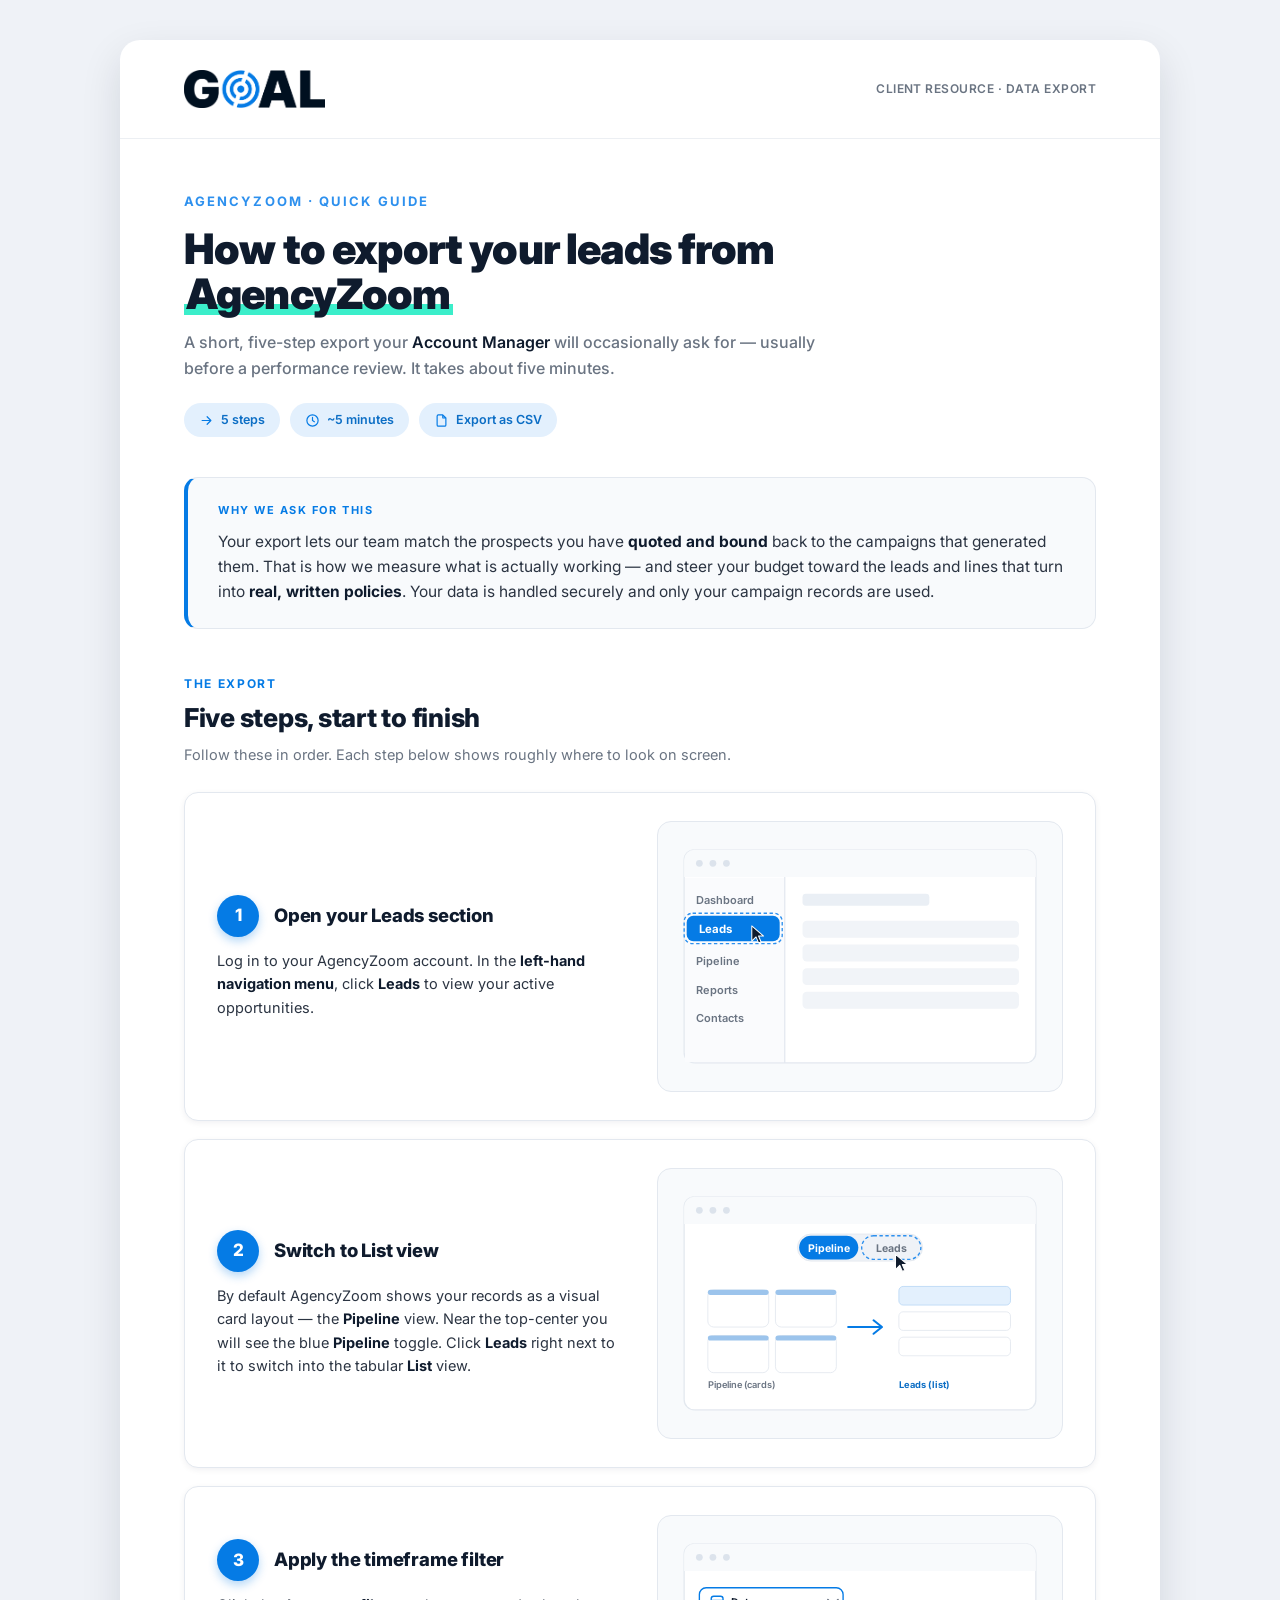
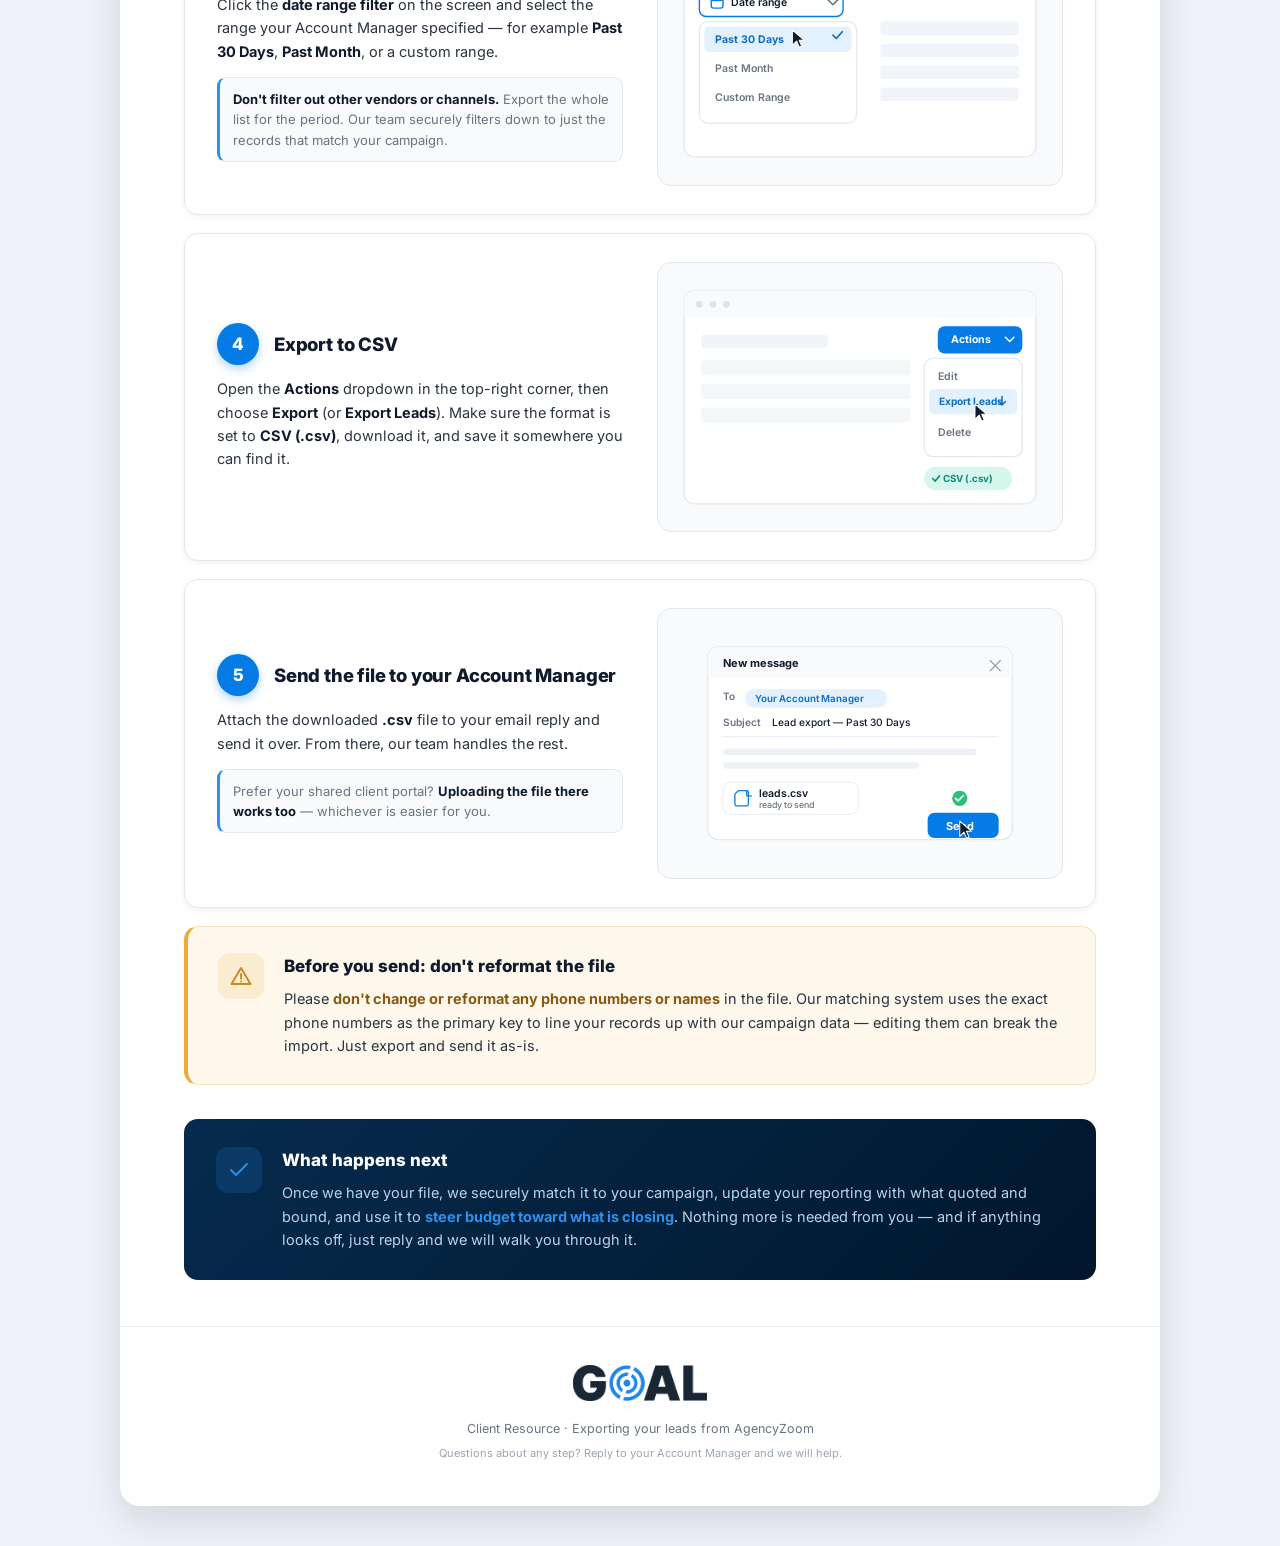
==== AgencyZoom Lead Export - Client Guide.html @ 851a8386 "Html guides for clients" ====
<!DOCTYPE html>
<html lang="en">
<head>
<meta charset="UTF-8">
<meta name="viewport" content="width=device-width, initial-scale=1.0">
<title>How to export your leads from AgencyZoom — GOAL Client Guide</title>
<link rel="preconnect" href="https://fonts.googleapis.com">
<link rel="preconnect" href="https://fonts.gstatic.com" crossorigin>
<link href="https://fonts.googleapis.com/css2?family=Inter:wght@400;500;600;700;800;900&display=swap" rel="stylesheet">
<style>
:root{
  --blue:#057BE5; --blue-hover:#0C6EC5; --sky:#2D90EE;
  --navy:#00172D; --navy-deep:#001020; --mint:#3BEECA;
  --ink:#0F1B2D; --body:#2B3442; --muted:#6A7482;
  --white:#fff; --off:#F8FAFC; --gray-bg:#EFF2F7; --divider:#ECEFF3; --line:#E3E8EF;
  --success:#2BBF7A; --warning:#F0A93B; --error:#E5484D;
  --r-sm:10px; --r-md:14px; --r-lg:20px;
  --e1:0 2px 6px rgba(0,23,45,.06); --e2:0 6px 20px rgba(0,23,45,.08); --e3:0 16px 40px rgba(0,23,45,.12);
}
*{margin:0;padding:0;box-sizing:border-box;}
html{-webkit-font-smoothing:antialiased;text-rendering:optimizeLegibility;}
body{font-family:'Inter',system-ui,sans-serif;background:var(--gray-bg);color:var(--body);line-height:1.55;}
.page{max-width:1040px;margin:40px auto;background:var(--white);border-radius:var(--r-lg);box-shadow:var(--e3);overflow:hidden;}

/* ---------- Header ---------- */
.masthead{display:flex;justify-content:space-between;align-items:center;padding:30px 64px;border-bottom:1px solid var(--divider);}
.masthead img{height:38px;}
.masthead .meta{font-size:12px;letter-spacing:.04em;color:var(--muted);text-transform:uppercase;font-weight:600;}

.hero{padding:52px 64px 40px;}
.eyebrow{font-size:13px;font-weight:700;letter-spacing:.16em;text-transform:uppercase;color:var(--sky);}
.hero h1{font-size:42px;font-weight:900;line-height:1.06;letter-spacing:-.02em;color:var(--ink);margin:16px 0 14px;max-width:760px;}
.hero h1 .hl{background:linear-gradient(var(--mint),var(--mint));background-repeat:no-repeat;background-position:0 92%;background-size:100% 11px;padding:0 2px;}
.hero .sub{font-size:16px;color:var(--muted);font-weight:500;max-width:680px;line-height:1.6;}
.hero .sub b{color:var(--ink);font-weight:600;}
.chips{display:flex;gap:10px;margin-top:22px;flex-wrap:wrap;}
.chip{font-size:12.5px;font-weight:600;color:var(--blue-hover);background:#E3F0FD;border-radius:20px;padding:7px 15px;display:flex;align-items:center;gap:7px;}
.chip svg{width:15px;height:15px;stroke:var(--blue);fill:none;stroke-width:1.9;}

/* ---------- Why box ---------- */
.exec{margin:0 64px 46px;background:var(--off);border:1px solid var(--line);border-left:4px solid var(--blue);border-radius:var(--r-md);padding:24px 30px;}
.exec .lbl{font-size:11px;font-weight:700;letter-spacing:.14em;text-transform:uppercase;color:var(--blue);margin-bottom:10px;}
.exec p{font-size:15.5px;line-height:1.62;color:var(--body);}
.exec p b{color:var(--ink);font-weight:700;}

/* ---------- Section scaffold ---------- */
.section{padding:0 64px;margin-bottom:30px;}
.sec-head{margin-bottom:26px;}
.sec-num{font-size:12px;font-weight:700;letter-spacing:.14em;color:var(--blue);}
.sec-head h2{font-size:26px;font-weight:800;letter-spacing:-.01em;color:var(--ink);margin-top:4px;}
.sec-head p{font-size:14.5px;color:var(--muted);margin-top:6px;max-width:680px;}

/* ---------- Guide steps ---------- */
.guide-step{display:grid;grid-template-columns:minmax(0,1fr) minmax(0,1fr);gap:34px;align-items:center;border:1px solid var(--line);border-radius:var(--r-md);padding:28px 32px;background:var(--white);box-shadow:var(--e1);margin-bottom:18px;}
.gs-head{display:flex;align-items:center;gap:15px;margin-bottom:12px;}
.gs-num{flex-shrink:0;width:42px;height:42px;border-radius:50%;background:var(--blue);color:#fff;font-weight:800;font-size:17px;display:flex;align-items:center;justify-content:center;box-shadow:0 4px 10px rgba(5,123,229,.3);}
.gs-head h3{font-size:18.5px;font-weight:800;color:var(--ink);letter-spacing:-.01em;}
.gs-copy p{font-size:14.5px;color:var(--body);line-height:1.62;}
.gs-copy p b{color:var(--ink);font-weight:700;}
.gs-copy .mini{margin-top:14px;font-size:13px;color:var(--muted);line-height:1.55;background:var(--off);border:1px solid var(--line);border-left:3px solid var(--sky);border-radius:9px;padding:11px 13px;}
.gs-copy .mini b{color:var(--ink);font-weight:700;}
.gs-visual{background:var(--off);border:1px solid var(--line);border-radius:var(--r-md);padding:16px;display:flex;align-items:center;justify-content:center;}
.gs-visual svg{width:100%;height:auto;display:block;}
svg.ui text{font-family:'Inter',system-ui,sans-serif;}

/* ---------- Important warning ---------- */
.important{margin-top:8px;display:flex;gap:20px;align-items:flex-start;background:#FEF7EC;border:1px solid #F6E2BD;border-left:4px solid var(--warning);border-radius:var(--r-md);padding:26px 30px;}
.important .icn{flex-shrink:0;width:46px;height:46px;border-radius:12px;background:#FBEBD0;display:flex;align-items:center;justify-content:center;}
.important .icn svg{width:24px;height:24px;}
.important h3{color:var(--ink);font-size:17px;font-weight:800;margin-bottom:8px;}
.important p{font-size:14.5px;line-height:1.62;color:var(--body);}
.important p b{color:#8a5a13;font-weight:700;}

/* ---------- Closing band ---------- */
.callout{margin:34px 0 0;display:flex;gap:20px;align-items:flex-start;background:linear-gradient(135deg,#062b4e,var(--navy));color:#dceaf6;border-radius:var(--r-md);padding:28px 32px;}
.callout .icn{flex-shrink:0;width:46px;height:46px;border-radius:12px;background:rgba(45,144,238,.16);display:flex;align-items:center;justify-content:center;}
.callout .icn svg{width:24px;height:24px;stroke:var(--sky);fill:none;stroke-width:1.8;}
.callout h3{color:var(--white);font-size:17px;font-weight:800;margin-bottom:8px;}
.callout p{font-size:14.5px;line-height:1.62;color:#bcd3e8;}
.callout p b{color:var(--sky);font-weight:700;}

/* ---------- Footer ---------- */
.footer{padding:38px 64px 44px;text-align:center;border-top:1px solid var(--divider);margin-top:46px;}
.footer img{height:36px;opacity:.9;margin-bottom:12px;}
.footer .t{font-size:12.5px;color:var(--muted);}
.footer .t2{font-size:11px;color:#9aa6b4;margin-top:6px;}

@media print{
  body{background:#fff;}
  .page{box-shadow:none;margin:0;max-width:none;border-radius:0;}
  .guide-step,.important,.callout,.exec{break-inside:avoid;}
}
@media(max-width:820px){
  .section,.masthead,.hero,.exec,.footer{padding-left:24px;padding-right:24px;}
  .exec{margin-left:24px;margin-right:24px;}
  .guide-step{grid-template-columns:1fr;gap:22px;}
  .hero h1{font-size:32px;}
}
</style>
</head>
<body>
<div class="page">

  <div class="masthead">
    <img src="[data-uri]" alt="GOAL">
    <div class="meta">Client Resource &middot; Data Export</div>
  </div>

  <header class="hero">
    <div class="eyebrow">AgencyZoom &middot; Quick Guide</div>
    <h1>How to export your leads from <span class="hl">AgencyZoom</span></h1>
    <div class="sub">A short, five-step export your <b>Account Manager</b> will occasionally ask for — usually before a performance review. It takes about five minutes.</div>
    <div class="chips">
      <div class="chip"><svg viewBox="0 0 24 24"><path d="M5 12h14M13 6l6 6-6 6" stroke-linecap="round" stroke-linejoin="round"/></svg>5 steps</div>
      <div class="chip"><svg viewBox="0 0 24 24"><circle cx="12" cy="12" r="9"/><path d="M12 7v5l3 2" stroke-linecap="round"/></svg>~5 minutes</div>
      <div class="chip"><svg viewBox="0 0 24 24"><path d="M14 3v4a1 1 0 0 0 1 1h4M14 3H7a2 2 0 0 0-2 2v14a2 2 0 0 0 2 2h10a2 2 0 0 0 2-2V8z" stroke-linecap="round" stroke-linejoin="round"/></svg>Export as CSV</div>
    </div>
  </header>

  <div class="exec">
    <div class="lbl">Why we ask for this</div>
    <p>Your export lets our team match the prospects you have <b>quoted and bound</b> back to the campaigns that generated them. That is how we measure what is actually working — and steer your budget toward the leads and lines that turn into <b>real, written policies</b>. Your data is handled securely and only your campaign records are used.</p>
  </div>

  <section class="section">
    <div class="sec-head">
      <div class="sec-num">THE EXPORT</div>
      <h2>Five steps, start to finish</h2>
      <p>Follow these in order. Each step below shows roughly where to look on screen.</p>
    </div>

    <div class="guide-step">
      <div class="gs-copy">
        <div class="gs-head"><div class="gs-num">1</div><h3>Open your Leads section</h3></div>
        <p>Log in to your AgencyZoom account. In the <b>left-hand navigation menu</b>, click <b>Leads</b> to view your active opportunities.</p>
      </div>
      <div class="gs-visual">
        <svg class="ui" viewBox="0 0 440 280" xmlns="http://www.w3.org/2000/svg" role="img" aria-label="AgencyZoom left navigation menu with the Leads item selected">
          <rect x="12" y="14" width="416" height="252" rx="12" fill="#fff" stroke="#E3E8EF" stroke-width="1.5"/>
          <path d="M12 26 A12 12 0 0 1 24 14 H416 A12 12 0 0 1 428 26 V46 H12 Z" fill="#F8FAFC"/>
          <circle cx="30" cy="30" r="4" fill="#DCE3EC"/><circle cx="46" cy="30" r="4" fill="#DCE3EC"/><circle cx="62" cy="30" r="4" fill="#DCE3EC"/>
          <rect x="13" y="47" width="118" height="218" fill="#FAFBFD"/>
          <line x1="131" y1="46" x2="131" y2="266" stroke="#E3E8EF" stroke-width="1.5"/>
          <text x="26" y="78" font-size="13" font-weight="600" fill="#6A7482">Dashboard</text>
          <rect x="15" y="92" width="110" height="30" rx="8" fill="#057BE5"/>
          <rect x="12" y="89" width="116" height="36" rx="10" fill="none" stroke="#2D90EE" stroke-width="1.6" stroke-dasharray="4 3"/>
          <text x="30" y="112" font-size="13.5" font-weight="700" fill="#fff">Leads</text>
          <text x="26" y="150" font-size="13" font-weight="600" fill="#6A7482">Pipeline</text>
          <text x="26" y="184" font-size="13" font-weight="600" fill="#6A7482">Reports</text>
          <text x="26" y="218" font-size="13" font-weight="600" fill="#6A7482">Contacts</text>
          <rect x="152" y="66" width="150" height="14" rx="4" fill="#EAEFF5"/>
          <rect x="152" y="98" width="256" height="20" rx="5" fill="#F1F4F8"/>
          <rect x="152" y="126" width="256" height="20" rx="5" fill="#F1F4F8"/>
          <rect x="152" y="154" width="256" height="20" rx="5" fill="#F1F4F8"/>
          <rect x="152" y="182" width="256" height="20" rx="5" fill="#F1F4F8"/>
          <path transform="translate(92,104)" d="M0 0 L0 18 L5 13 L8 20 L11 19 L8 12 L14 12 Z" fill="#0F1B2D" stroke="#fff" stroke-width="1.2" stroke-linejoin="round"/>
        </svg>
      </div>
    </div>

    <div class="guide-step">
      <div class="gs-copy">
        <div class="gs-head"><div class="gs-num">2</div><h3>Switch to List view</h3></div>
        <p>By default AgencyZoom shows your records as a visual card layout — the <b>Pipeline</b> view. Near the top-center you will see the blue <b>Pipeline</b> toggle. Click <b>Leads</b> right next to it to switch into the tabular <b>List</b> view.</p>
      </div>
      <div class="gs-visual">
        <svg class="ui" viewBox="0 0 440 280" xmlns="http://www.w3.org/2000/svg" role="img" aria-label="Toggle between Pipeline card view and Leads list view">
          <rect x="12" y="14" width="416" height="252" rx="12" fill="#fff" stroke="#E3E8EF" stroke-width="1.5"/>
          <path d="M12 26 A12 12 0 0 1 24 14 H416 A12 12 0 0 1 428 26 V46 H12 Z" fill="#F8FAFC"/>
          <circle cx="30" cy="30" r="4" fill="#DCE3EC"/><circle cx="46" cy="30" r="4" fill="#DCE3EC"/><circle cx="62" cy="30" r="4" fill="#DCE3EC"/>
          <rect x="146" y="58" width="148" height="32" rx="16" fill="#EFF2F7" stroke="#E3E8EF"/>
          <rect x="148" y="60" width="70" height="28" rx="14" fill="#057BE5"/>
          <text x="183" y="79" font-size="12.5" font-weight="700" fill="#fff" text-anchor="middle">Pipeline</text>
          <rect x="222" y="60" width="70" height="28" rx="14" fill="none" stroke="#2D90EE" stroke-width="1.6" stroke-dasharray="4 3"/>
          <text x="257" y="79" font-size="12.5" font-weight="700" fill="#6A7482" text-anchor="middle">Leads</text>
          <path transform="translate(262,82)" d="M0 0 L0 18 L5 13 L8 20 L11 19 L8 12 L14 12 Z" fill="#0F1B2D" stroke="#fff" stroke-width="1.2" stroke-linejoin="round"/>
          <rect x="40" y="124" width="72" height="44" rx="7" fill="#fff" stroke="#E3E8EF"/><rect x="40" y="124" width="72" height="6" rx="3" fill="#9cc4ec"/>
          <rect x="40" y="178" width="72" height="44" rx="7" fill="#fff" stroke="#E3E8EF"/><rect x="40" y="178" width="72" height="6" rx="3" fill="#9cc4ec"/>
          <rect x="120" y="124" width="72" height="44" rx="7" fill="#fff" stroke="#E3E8EF"/><rect x="120" y="124" width="72" height="6" rx="3" fill="#9cc4ec"/>
          <rect x="120" y="178" width="72" height="44" rx="7" fill="#fff" stroke="#E3E8EF"/><rect x="120" y="178" width="72" height="6" rx="3" fill="#9cc4ec"/>
          <text x="40" y="240" font-size="11" font-weight="600" fill="#6A7482">Pipeline (cards)</text>
          <path d="M206 168 H244 M236 160 L246 168 L236 176" fill="none" stroke="#057BE5" stroke-width="2.4" stroke-linecap="round" stroke-linejoin="round"/>
          <rect x="266" y="120" width="132" height="22" rx="5" fill="#E3F0FD" stroke="#BBD8F6"/>
          <rect x="266" y="150" width="132" height="22" rx="5" fill="#fff" stroke="#E3E8EF"/>
          <rect x="266" y="180" width="132" height="22" rx="5" fill="#fff" stroke="#E3E8EF"/>
          <text x="266" y="240" font-size="11" font-weight="700" fill="#0C6EC5">Leads (list)</text>
        </svg>
      </div>
    </div>

    <div class="guide-step">
      <div class="gs-copy">
        <div class="gs-head"><div class="gs-num">3</div><h3>Apply the timeframe filter</h3></div>
        <p>Click the <b>date range filter</b> on the screen and select the range your Account Manager specified — for example <b>Past 30 Days</b>, <b>Past Month</b>, or a custom range.</p>
        <div class="mini"><b>Don't filter out other vendors or channels.</b> Export the whole list for the period. Our team securely filters down to just the records that match your campaign.</div>
      </div>
      <div class="gs-visual">
        <svg class="ui" viewBox="0 0 440 280" xmlns="http://www.w3.org/2000/svg" role="img" aria-label="Date range filter dropdown with Past 30 Days selected">
          <rect x="12" y="14" width="416" height="252" rx="12" fill="#fff" stroke="#E3E8EF" stroke-width="1.5"/>
          <path d="M12 26 A12 12 0 0 1 24 14 H416 A12 12 0 0 1 428 26 V46 H12 Z" fill="#F8FAFC"/>
          <circle cx="30" cy="30" r="4" fill="#DCE3EC"/><circle cx="46" cy="30" r="4" fill="#DCE3EC"/><circle cx="62" cy="30" r="4" fill="#DCE3EC"/>
          <rect x="30" y="66" width="170" height="34" rx="8" fill="#fff" stroke="#057BE5" stroke-width="1.6"/>
          <rect x="44" y="76" width="14" height="14" rx="3" fill="none" stroke="#057BE5" stroke-width="1.6"/><line x1="44" y1="81" x2="58" y2="81" stroke="#057BE5" stroke-width="1.6"/>
          <text x="68" y="88" font-size="12.5" font-weight="600" fill="#0F1B2D">Date range</text>
          <path d="M182 80 l6 6 6-6" fill="none" stroke="#6A7482" stroke-width="1.8" stroke-linecap="round" stroke-linejoin="round"/>
          <rect x="30" y="106" width="186" height="120" rx="10" fill="#fff" stroke="#E3E8EF" stroke-width="1.5"/>
          <rect x="36" y="112" width="174" height="30" rx="6" fill="#E3F0FD"/>
          <text x="48" y="131" font-size="12.5" font-weight="700" fill="#0C6EC5">Past 30 Days</text>
          <path d="M188 122 l4 4 7-8" fill="none" stroke="#0C6EC5" stroke-width="2" stroke-linecap="round" stroke-linejoin="round"/>
          <text x="48" y="166" font-size="12.5" font-weight="600" fill="#6A7482">Past Month</text>
          <text x="48" y="200" font-size="12.5" font-weight="600" fill="#6A7482">Custom Range</text>
          <rect x="244" y="106" width="164" height="16" rx="4" fill="#F1F4F8"/>
          <rect x="244" y="132" width="164" height="16" rx="4" fill="#F1F4F8"/>
          <rect x="244" y="158" width="164" height="16" rx="4" fill="#F1F4F8"/>
          <rect x="244" y="184" width="164" height="16" rx="4" fill="#F1F4F8"/>
          <path transform="translate(140,116)" d="M0 0 L0 18 L5 13 L8 20 L11 19 L8 12 L14 12 Z" fill="#0F1B2D" stroke="#fff" stroke-width="1.2" stroke-linejoin="round"/>
        </svg>
      </div>
    </div>

    <div class="guide-step">
      <div class="gs-copy">
        <div class="gs-head"><div class="gs-num">4</div><h3>Export to CSV</h3></div>
        <p>Open the <b>Actions</b> dropdown in the top-right corner, then choose <b>Export</b> (or <b>Export Leads</b>). Make sure the format is set to <b>CSV (.csv)</b>, download it, and save it somewhere you can find it.</p>
      </div>
      <div class="gs-visual">
        <svg class="ui" viewBox="0 0 440 280" xmlns="http://www.w3.org/2000/svg" role="img" aria-label="Actions dropdown open with Export Leads selected and CSV format">
          <rect x="12" y="14" width="416" height="252" rx="12" fill="#fff" stroke="#E3E8EF" stroke-width="1.5"/>
          <path d="M12 26 A12 12 0 0 1 24 14 H416 A12 12 0 0 1 428 26 V46 H12 Z" fill="#F8FAFC"/>
          <circle cx="30" cy="30" r="4" fill="#DCE3EC"/><circle cx="46" cy="30" r="4" fill="#DCE3EC"/><circle cx="62" cy="30" r="4" fill="#DCE3EC"/>
          <rect x="32" y="66" width="150" height="16" rx="4" fill="#F1F4F8"/>
          <rect x="32" y="96" width="248" height="18" rx="5" fill="#F4F7FA"/>
          <rect x="32" y="124" width="248" height="18" rx="5" fill="#F4F7FA"/>
          <rect x="32" y="152" width="248" height="18" rx="5" fill="#F4F7FA"/>
          <rect x="312" y="56" width="100" height="32" rx="8" fill="#057BE5"/>
          <text x="328" y="76" font-size="12.5" font-weight="700" fill="#fff">Actions</text>
          <path d="M392 69 l5 5 5-5" fill="none" stroke="#fff" stroke-width="1.8" stroke-linecap="round" stroke-linejoin="round"/>
          <rect x="296" y="94" width="116" height="116" rx="10" fill="#fff" stroke="#E3E8EF" stroke-width="1.5"/>
          <text x="312" y="120" font-size="12.5" font-weight="600" fill="#6A7482">Edit</text>
          <rect x="302" y="130" width="104" height="30" rx="6" fill="#E3F0FD"/>
          <text x="313" y="149" font-size="12" font-weight="700" fill="#0C6EC5">Export Leads</text>
          <path d="M388 139 v10 M384 145 l4 4 4-4" fill="none" stroke="#0C6EC5" stroke-width="1.8" stroke-linecap="round" stroke-linejoin="round"/>
          <text x="312" y="186" font-size="12.5" font-weight="600" fill="#6A7482">Delete</text>
          <rect x="296" y="222" width="104" height="28" rx="14" fill="#D6F7EE"/>
          <text x="318" y="240" font-size="11.5" font-weight="700" fill="#0c8c72">CSV (.csv)</text>
          <path d="M306 236 l3 3 5-6" fill="none" stroke="#0c8c72" stroke-width="2" stroke-linecap="round" stroke-linejoin="round"/>
          <path transform="translate(356,148)" d="M0 0 L0 18 L5 13 L8 20 L11 19 L8 12 L14 12 Z" fill="#0F1B2D" stroke="#fff" stroke-width="1.2" stroke-linejoin="round"/>
        </svg>
      </div>
    </div>

    <div class="guide-step">
      <div class="gs-copy">
        <div class="gs-head"><div class="gs-num">5</div><h3>Send the file to your Account Manager</h3></div>
        <p>Attach the downloaded <b>.csv</b> file to your email reply and send it over. From there, our team handles the rest.</p>
        <div class="mini">Prefer your shared client portal? <b>Uploading the file there works too</b> — whichever is easier for you.</div>
      </div>
      <div class="gs-visual">
        <svg class="ui" viewBox="0 0 440 280" xmlns="http://www.w3.org/2000/svg" role="img" aria-label="Email to your Account Manager with the leads CSV file attached">
          <rect x="40" y="26" width="360" height="228" rx="12" fill="#fff" stroke="#E3E8EF" stroke-width="1.5"/>
          <path d="M40 38 A12 12 0 0 1 52 26 H388 A12 12 0 0 1 400 38 V62 H40 Z" fill="#F8FAFC"/>
          <text x="58" y="50" font-size="13" font-weight="700" fill="#0F1B2D">New message</text>
          <path d="M374 42 l12 12 M386 42 l-12 12" stroke="#9aa6b4" stroke-width="1.6" stroke-linecap="round"/>
          <text x="58" y="89" font-size="12" font-weight="600" fill="#6A7482">To</text>
          <rect x="84" y="76" width="168" height="22" rx="11" fill="#E3F0FD"/>
          <text x="96" y="91" font-size="11.5" font-weight="600" fill="#0C6EC5">Your Account Manager</text>
          <text x="58" y="120" font-size="12" font-weight="600" fill="#6A7482">Subject</text>
          <text x="116" y="120" font-size="12" font-weight="500" fill="#0F1B2D">Lead export — Past 30 Days</text>
          <line x1="56" y1="132" x2="384" y2="132" stroke="#ECEFF3" stroke-width="1.5"/>
          <rect x="58" y="146" width="300" height="8" rx="4" fill="#EEF2F7"/>
          <rect x="58" y="162" width="232" height="8" rx="4" fill="#EEF2F7"/>
          <rect x="58" y="186" width="160" height="38" rx="9" fill="#fff" stroke="#E3E8EF"/>
          <path d="M76 196 h10 a2 2 0 0 1 2 2 v14 a2 2 0 0 1 -2 2 h-12 a2 2 0 0 1 -2 -2 v-12 z M86 196 v6 h6" fill="none" stroke="#057BE5" stroke-width="1.5" stroke-linejoin="round"/>
          <text x="100" y="203" font-size="12.5" font-weight="600" fill="#0F1B2D">leads.csv</text>
          <text x="100" y="216" font-size="10.5" font-weight="500" fill="#6A7482">ready to send</text>
          <circle cx="338" cy="205" r="9" fill="#2BBF7A"/>
          <path d="M333 205 l3 3 6-6" fill="none" stroke="#fff" stroke-width="2" stroke-linecap="round" stroke-linejoin="round"/>
          <rect x="300" y="222" width="84" height="30" rx="8" fill="#057BE5"/>
          <text x="322" y="242" font-size="13" font-weight="700" fill="#fff">Send</text>
          <path transform="translate(338,232)" d="M0 0 L0 18 L5 13 L8 20 L11 19 L8 12 L14 12 Z" fill="#0F1B2D" stroke="#fff" stroke-width="1.2" stroke-linejoin="round"/>
        </svg>
      </div>
    </div>

    <div class="important">
      <div class="icn"><svg viewBox="0 0 24 24" fill="none" stroke="#C8861B" stroke-width="1.8"><path d="M12 4 2.5 20h19L12 4Z" stroke-linejoin="round"/><path d="M12 10v4.5" stroke-linecap="round"/><path d="M12 17.5h.01" stroke-linecap="round"/></svg></div>
      <div>
        <h3>Before you send: don't reformat the file</h3>
        <p>Please <b>don't change or reformat any phone numbers or names</b> in the file. Our matching system uses the exact phone numbers as the primary key to line your records up with our campaign data — editing them can break the import. Just export and send it as-is.</p>
      </div>
    </div>

    <div class="callout">
      <div class="icn"><svg viewBox="0 0 24 24"><path d="M4 12l5 5L20 6" stroke-linecap="round" stroke-linejoin="round"/></svg></div>
      <div>
        <h3>What happens next</h3>
        <p>Once we have your file, we securely match it to your campaign, update your reporting with what quoted and bound, and use it to <b>steer budget toward what is closing</b>. Nothing more is needed from you — and if anything looks off, just reply and we will walk you through it.</p>
      </div>
    </div>

  </section>

  <div class="footer">
    <img src="[data-uri]" alt="GOAL">
    <div class="t">Client Resource &middot; Exporting your leads from AgencyZoom</div>
    <div class="t2">Questions about any step? Reply to your Account Manager and we will help.</div>
  </div>

</div>
</body>
</html>
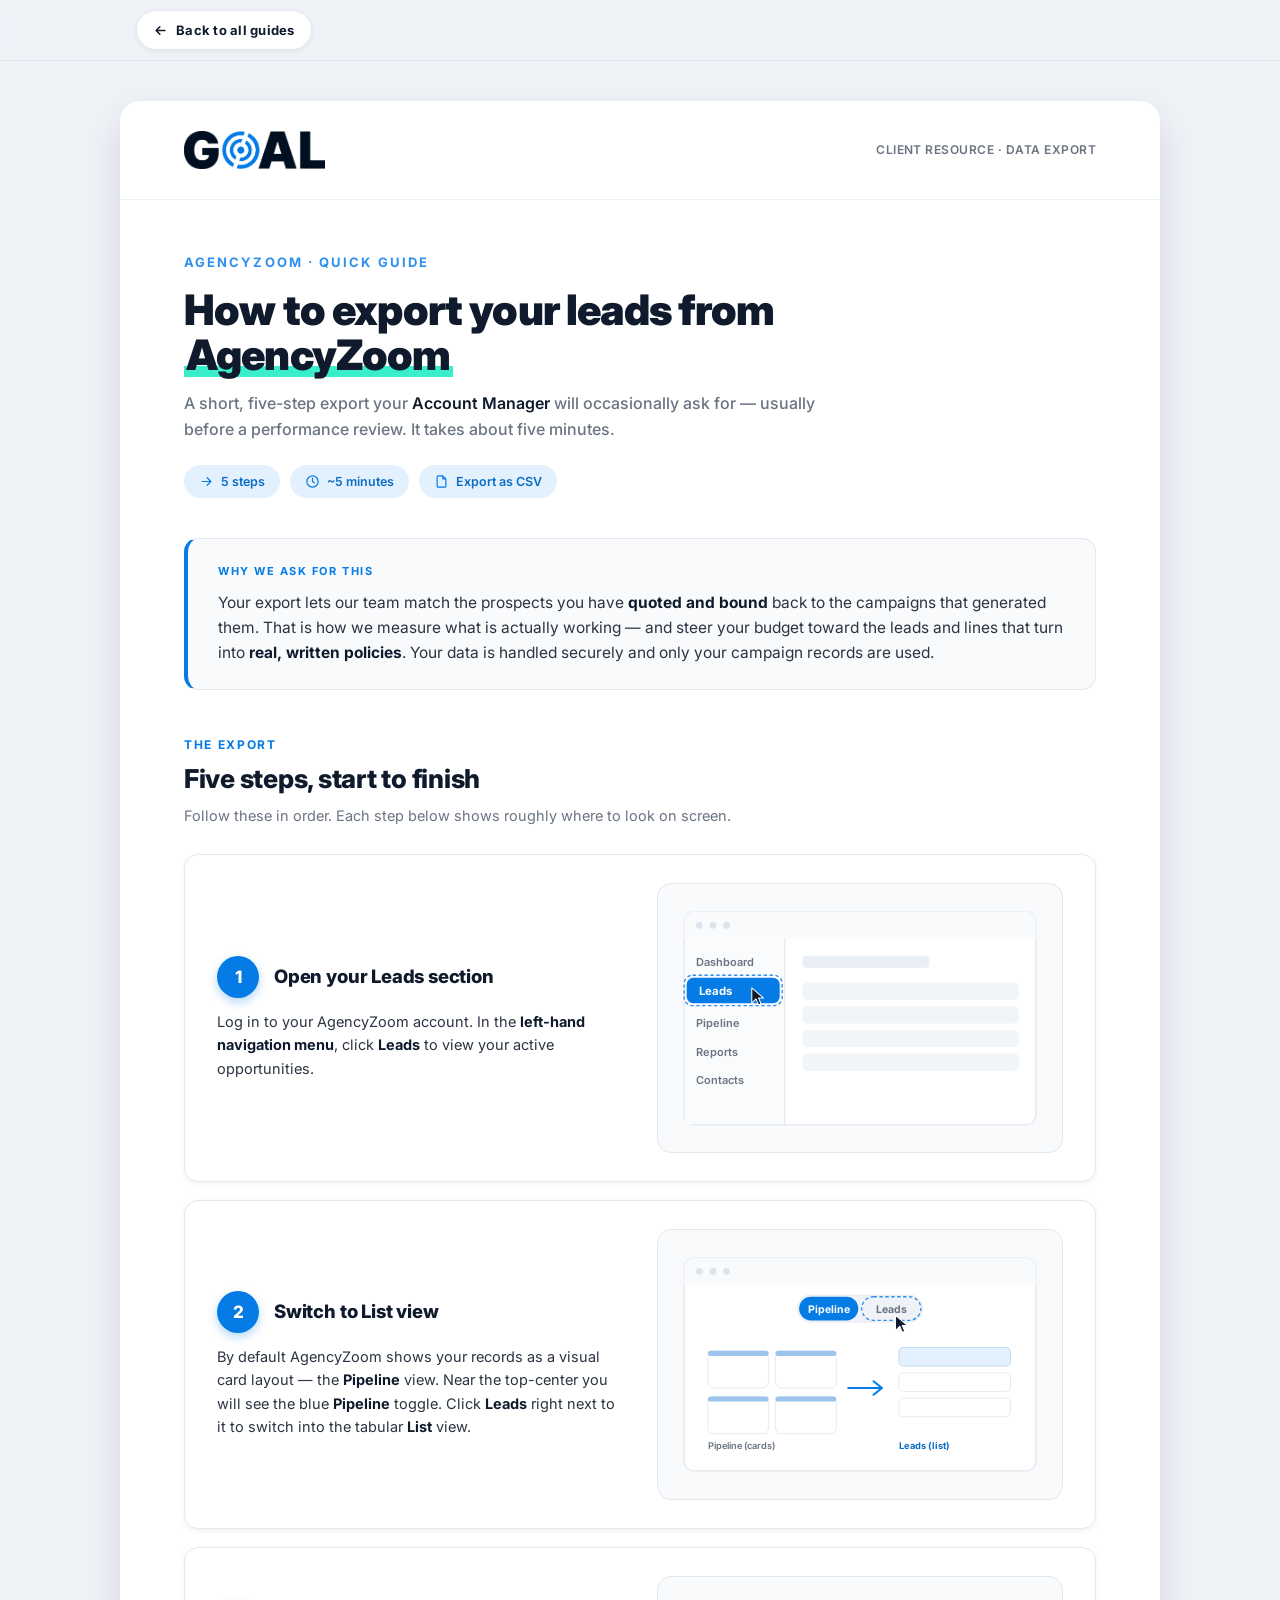
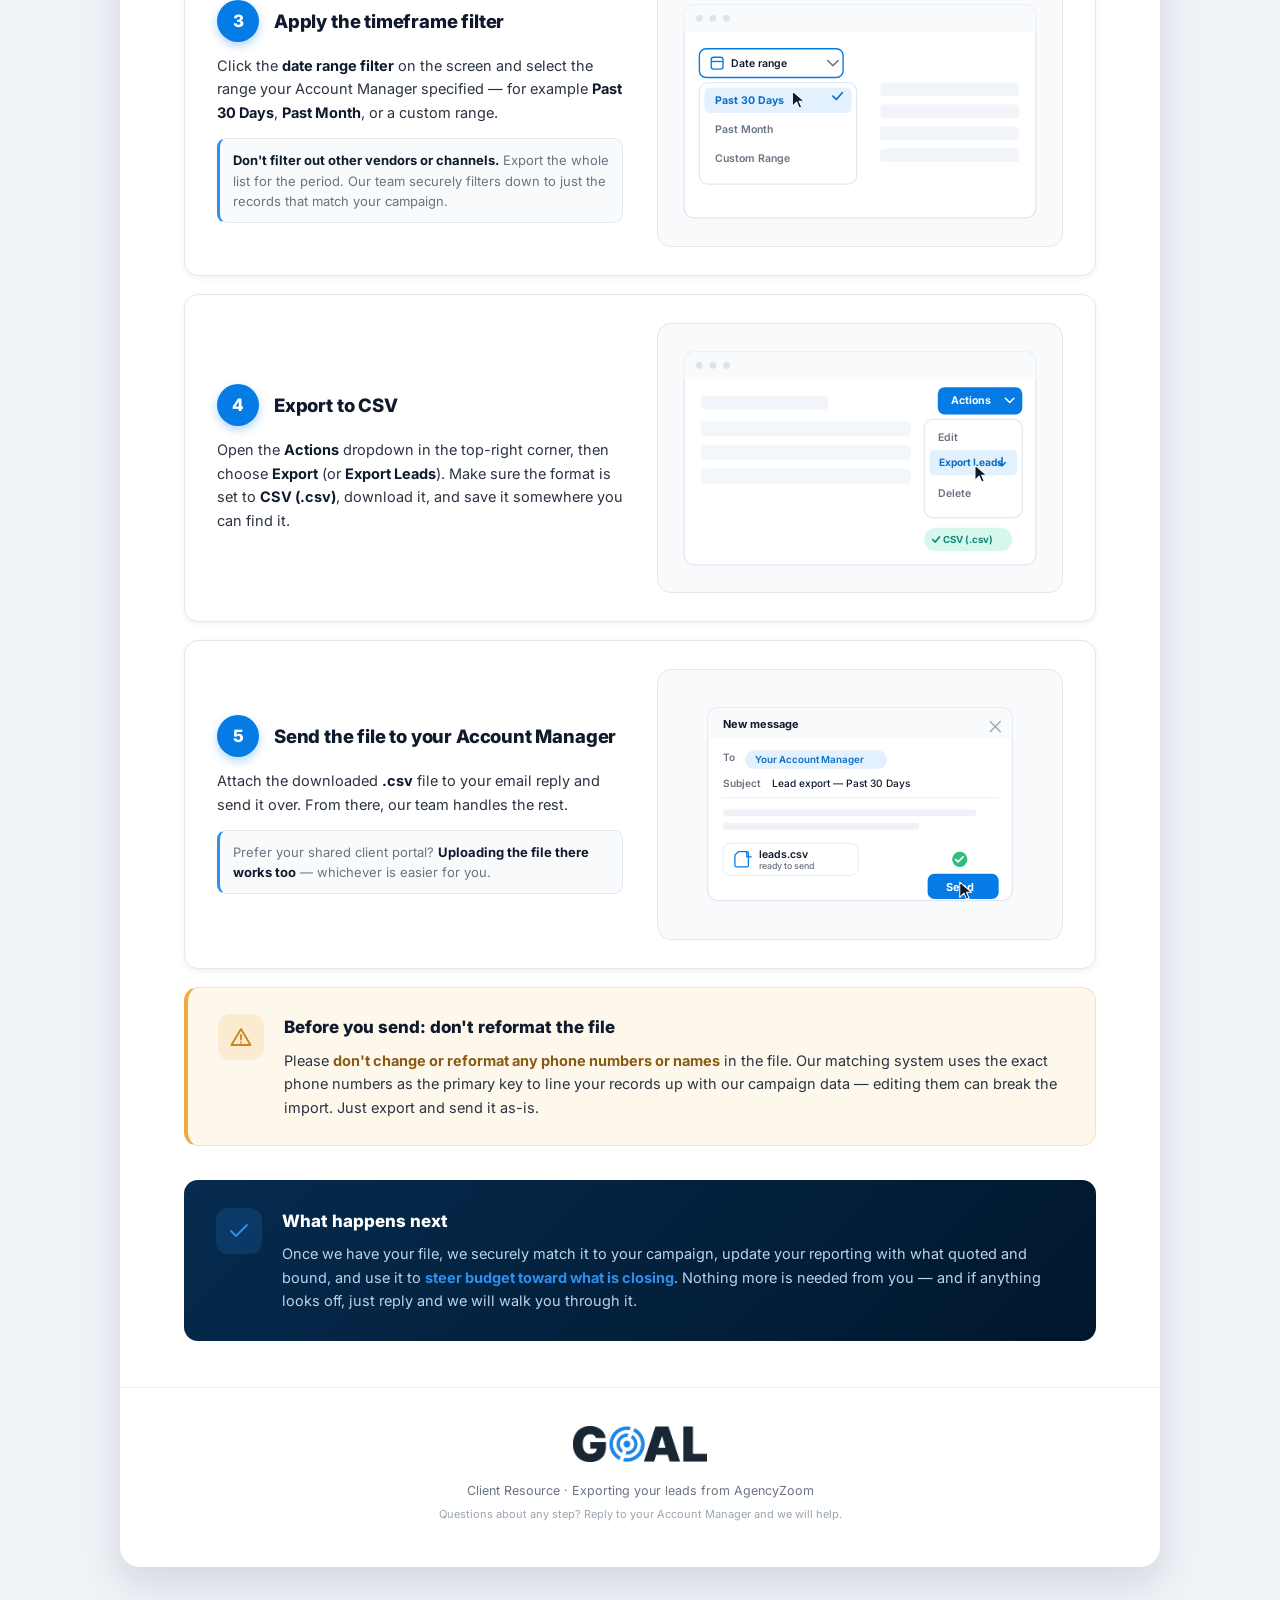
==== commit 9f4384b7: "Add GOAL Guides Hub landing page with guide cards Implement the GOAL Guides Hub design as index.html" ====
--- a/AgencyZoom Lead Export - Client Guide.html
+++ b/AgencyZoom Lead Export - Client Guide.html
@@ -99,6 +99,14 @@
 </style>
 </head>
 <body>
+<div class="hub-backbar" style="position:sticky;top:0;z-index:100;background:rgba(239,242,247,.88);-webkit-backdrop-filter:blur(8px);backdrop-filter:blur(8px);border-bottom:1px solid #E3E8EF;">
+  <div style="max-width:1040px;margin:0 auto;padding:10px 16px;">
+    <a href="index.html" style="display:inline-flex;align-items:center;gap:8px;padding:9px 16px;background:#fff;border:1px solid #E3E8EF;color:#0F1B2D;font-family:'Inter',system-ui,sans-serif;font-weight:700;font-size:13px;letter-spacing:.02em;border-radius:28px;text-decoration:none;box-shadow:0 2px 6px rgba(0,23,45,.06);">
+      <svg width="15" height="15" viewBox="0 0 24 24" fill="none" stroke="currentColor" stroke-width="2.4" stroke-linecap="round" stroke-linejoin="round"><path d="M19 12H5M11 18l-6-6 6-6"/></svg>
+      Back to all guides
+    </a>
+  </div>
+</div>
 <div class="page">
 
   <div class="masthead">
